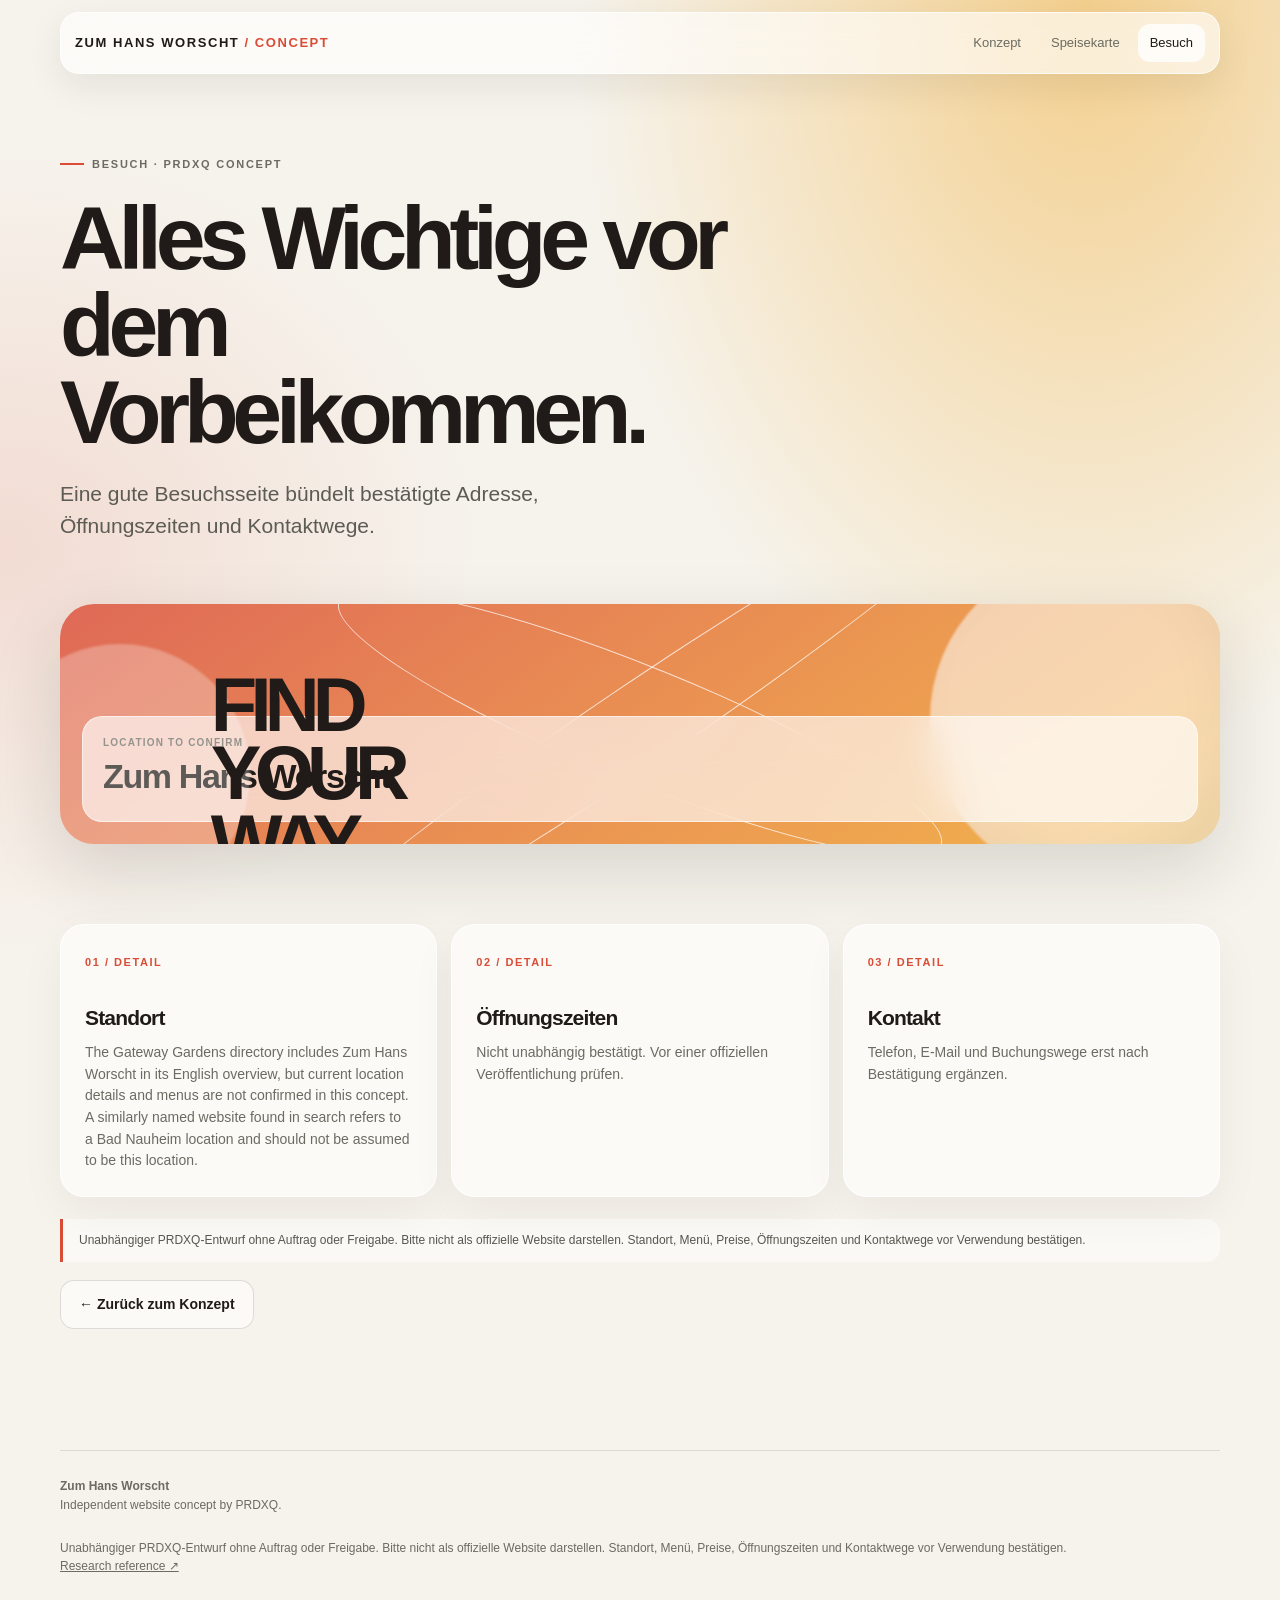
==== besuch.html @ 7c40abc6 "Build Zum Hans Worscht multi-page concept" ====
<!doctype html><html lang="de"><head><meta charset="utf-8"><meta name="viewport" content="width=device-width, initial-scale=1"><meta name="description" content="Zum Hans Worscht — independent PRDXQ website concept."><meta name="theme-color" content="#d94c36"><title>Besuch · Zum Hans Worscht | PRDXQ Concept</title><link rel="stylesheet" href="assets/styles.css"></head><body><header class="bar"><a class="brand" href="index.html">Zum Hans Worscht<span style="color:var(--accent)"> / concept</span></a><nav class="nav" aria-label="Main navigation"><a href="index.html" >Konzept</a><a href="speisekarte.html" >Speisekarte</a><a href="besuch.html" aria-current="page">Besuch</a></nav></header><main class="wrap"><section class="hero" style="grid-template-columns:1fr;min-height:unset;padding-bottom:30px"><div><span class="eyebrow">Besuch · PRDXQ concept</span><h1>Alles Wichtige vor dem Vorbeikommen.</h1><p class="lead">Eine gute Besuchsseite bündelt bestätigte Adresse, Öffnungszeiten und Kontaktwege.</p></div><div class="visual" style="min-height:240px"><div class="orbit"></div><div class="orbit two"></div><div class="visual-word">FIND<br>YOUR<br>WAY</div><div class="stamp"><small>Location to confirm</small><strong>Zum Hans Worscht</strong></div></div></section><section class="section"><div class="cards"><article class="card"><span class="num">01 / DETAIL</span><h3>Standort</h3><p>The Gateway Gardens directory includes Zum Hans Worscht in its English overview, but current location details and menus are not confirmed in this concept. A similarly named website found in search refers to a Bad Nauheim location and should not be assumed to be this location.</p></article><article class="card"><span class="num">02 / DETAIL</span><h3>Öffnungszeiten</h3><p>Nicht unabhängig bestätigt. Vor einer offiziellen Veröffentlichung prüfen.</p></article><article class="card"><span class="num">03 / DETAIL</span><h3>Kontakt</h3><p>Telefon, E-Mail und Buchungswege erst nach Bestätigung ergänzen.</p></article></div><div class="notice" style="margin-top:22px">Unabhängiger PRDXQ-Entwurf ohne Auftrag oder Freigabe. Bitte nicht als offizielle Website darstellen. Standort, Menü, Preise, Öffnungszeiten und Kontaktwege vor Verwendung bestätigen.</div><p style="margin-top:18px"><a class="btn alt" href="index.html">← Zurück zum Konzept</a></p></section></main><footer class="wrap footer"><div><strong>Zum Hans Worscht</strong><br>Independent website concept by PRDXQ.</div><div>Unabhängiger PRDXQ-Entwurf ohne Auftrag oder Freigabe. Bitte nicht als offizielle Website darstellen. Standort, Menü, Preise, Öffnungszeiten und Kontaktwege vor Verwendung bestätigen.<br><a href="https://www.gateway-gardens.de/en/life/" target="_blank" rel="noreferrer">Research reference ↗</a></div></footer></body></html>
---- assets/styles.css ----
:root{--accent:#d94c36;--secondary:#f2b64a;--ink:#201b18;--paper:#f6f3ec;--muted:#6b6b62;--glass:rgba(255,255,255,.58);--line:rgba(255,255,255,.72)}*{box-sizing:border-box}html{scroll-behavior:smooth}body{margin:0;background:radial-gradient(ellipse at 85% 0%,color-mix(in srgb,var(--secondary) 58%,transparent),transparent 32rem),radial-gradient(ellipse at 0% 34%,color-mix(in srgb,var(--accent) 14%,transparent),transparent 30rem),var(--paper);color:var(--ink);font-family:Inter,-apple-system,BlinkMacSystemFont,"Segoe UI",sans-serif;line-height:1.55}a{color:inherit}.wrap{width:min(1160px,calc(100% - 40px));margin:auto}.bar{position:sticky;top:10px;z-index:5;width:min(1160px,calc(100% - 24px));margin:12px auto 0;padding:11px 14px;display:flex;align-items:center;justify-content:space-between;gap:16px;border:1px solid var(--line);border-radius:19px;background:rgba(255,255,255,.62);backdrop-filter:blur(20px);box-shadow:0 12px 36px rgba(28,24,20,.08)}.brand{text-decoration:none;font-size:13px;font-weight:850;letter-spacing:.12em;text-transform:uppercase;white-space:nowrap}.nav{display:flex;gap:6px;flex-wrap:wrap;justify-content:flex-end}.nav a{text-decoration:none;padding:9px 12px;border-radius:12px;font-size:13px;color:var(--muted)}.nav a:hover,.nav a[aria-current=page]{background:rgba(255,255,255,.78);color:var(--ink)}.hero{min-height:610px;display:grid;grid-template-columns:1.05fr .95fr;align-items:center;gap:40px;padding:74px 0 60px}.eyebrow{display:inline-flex;align-items:center;gap:8px;font-size:11px;letter-spacing:.16em;text-transform:uppercase;font-weight:800;color:var(--muted)}.eyebrow:before{content:"";width:24px;height:2px;background:var(--accent)}h1{font-size:clamp(46px,7vw,90px);line-height:.97;letter-spacing:-.07em;max-width:760px;margin:22px 0}.lead{max-width:550px;font-size:clamp(17px,2vw,21px);color:#5c5b54}.actions{display:flex;gap:10px;flex-wrap:wrap;margin-top:30px}.btn{display:inline-flex;align-items:center;justify-content:center;padding:13px 18px;border-radius:14px;text-decoration:none;font-weight:750;font-size:14px;background:var(--ink);color:#fff;border:1px solid var(--ink);transition:transform .2s,box-shadow .2s}.btn:hover{transform:translateY(-2px);box-shadow:0 10px 22px rgba(0,0,0,.12)}.btn.alt{color:var(--ink);background:rgba(255,255,255,.55);border-color:rgba(0,0,0,.12)}.visual{min-height:450px;position:relative;border-radius:34px;overflow:hidden;background:linear-gradient(145deg,color-mix(in srgb,var(--accent) 84%,white),var(--secondary));box-shadow:0 26px 70px rgba(34,27,20,.14)}.visual:before,.visual:after{content:"";position:absolute;border-radius:50%;filter:blur(1px)}.visual:before{width:330px;height:330px;right:-40px;top:-50px;background:rgba(255,255,255,.55);box-shadow:inset -28px -18px 60px rgba(0,0,0,.06)}.visual:after{width:260px;height:260px;left:-70px;bottom:-60px;background:rgba(255,255,255,.28)}.visual .orb{position:absolute;inset:15% 12%;border:1px solid rgba(255,255,255,.62);border-radius:28px;background:rgba(255,255,255,.24);backdrop-filter:blur(18px);transform:rotate(-6deg);box-shadow:0 24px 55px rgba(0,0,0,.1)}.visual .stamp{position:absolute;bottom:22px;left:22px;right:22px;border:1px solid rgba(255,255,255,.6);background:rgba(255,255,255,.64);backdrop-filter:blur(20px);border-radius:20px;padding:18px 20px}.stamp small{display:block;letter-spacing:.12em;text-transform:uppercase;color:var(--muted);font-size:10px;font-weight:800}.stamp strong{font-size:clamp(22px,3vw,34px);letter-spacing:-.04em}.orbit{position:absolute;inset:26% 22%;border:1px solid rgba(255,255,255,.75);border-radius:50%;transform:rotate(22deg)}.orbit.two{inset:33% 12%;transform:rotate(-34deg)}.visual-word{position:absolute;z-index:1;top:28%;left:13%;right:10%;font-size:clamp(40px,6vw,76px);line-height:.9;letter-spacing:-.09em;font-weight:900}.section{padding:50px 0}.section-head{display:flex;align-items:end;justify-content:space-between;gap:24px;margin-bottom:22px}.section h2{font-size:clamp(30px,4vw,52px);letter-spacing:-.06em;line-height:1.04;margin:12px 0}.section-intro{max-width:520px;color:var(--muted);margin:0}.cards{display:grid;grid-template-columns:repeat(3,1fr);gap:14px}.card{border:1px solid rgba(255,255,255,.86);border-radius:24px;padding:24px;background:var(--glass);backdrop-filter:blur(18px);box-shadow:0 15px 45px rgba(32,25,18,.05);min-height:205px}.num{font-size:11px;letter-spacing:.14em;font-weight:850;color:var(--accent)}.card h3{font-size:21px;letter-spacing:-.04em;margin:28px 0 8px}.card p{color:var(--muted);font-size:14px;margin:0}.banner{border-radius:30px;padding:clamp(25px,5vw,54px);background:var(--ink);color:#fff;display:flex;align-items:center;justify-content:space-between;gap:28px;overflow:hidden;position:relative}.banner:after{content:"";position:absolute;width:260px;height:260px;border-radius:50%;right:8%;top:-130px;background:var(--accent);opacity:.65;filter:blur(2px)}.banner>div{position:relative;z-index:1}.banner h2{font-size:clamp(28px,4vw,48px);margin:8px 0;max-width:650px}.banner p{color:rgba(255,255,255,.68);max-width:580px}.banner .btn{background:#fff;color:var(--ink);border-color:#fff}.notice{border-left:3px solid var(--accent);padding:12px 16px;background:rgba(255,255,255,.55);border-radius:0 14px 14px 0;font-size:12px;color:#58574f}.footer{margin-top:55px;padding:26px 0 40px;border-top:1px solid rgba(0,0,0,.1);display:flex;justify-content:space-between;gap:24px;flex-wrap:wrap;color:var(--muted);font-size:12px}.footer a{color:inherit}@media(max-width:760px){.wrap{width:min(100% - 28px,580px)}.bar{align-items:flex-start;flex-direction:column;gap:8px;border-radius:17px;top:6px}.nav{justify-content:flex-start;width:100%}.nav a{padding:8px 9px;font-size:12px}.hero{grid-template-columns:1fr;gap:24px;padding:54px 0 28px;min-height:unset}.visual{min-height:330px}.cards{grid-template-columns:1fr}.section{padding:35px 0}.section-head{display:block}.section-intro{margin-top:14px}.banner{align-items:flex-start;flex-direction:column}.footer{display:block}.footer>*{margin-bottom:8px}}@media(prefers-reduced-motion:reduce){html{scroll-behavior:auto}*,*:before,*:after{transition:none!important;animation:none!important}}
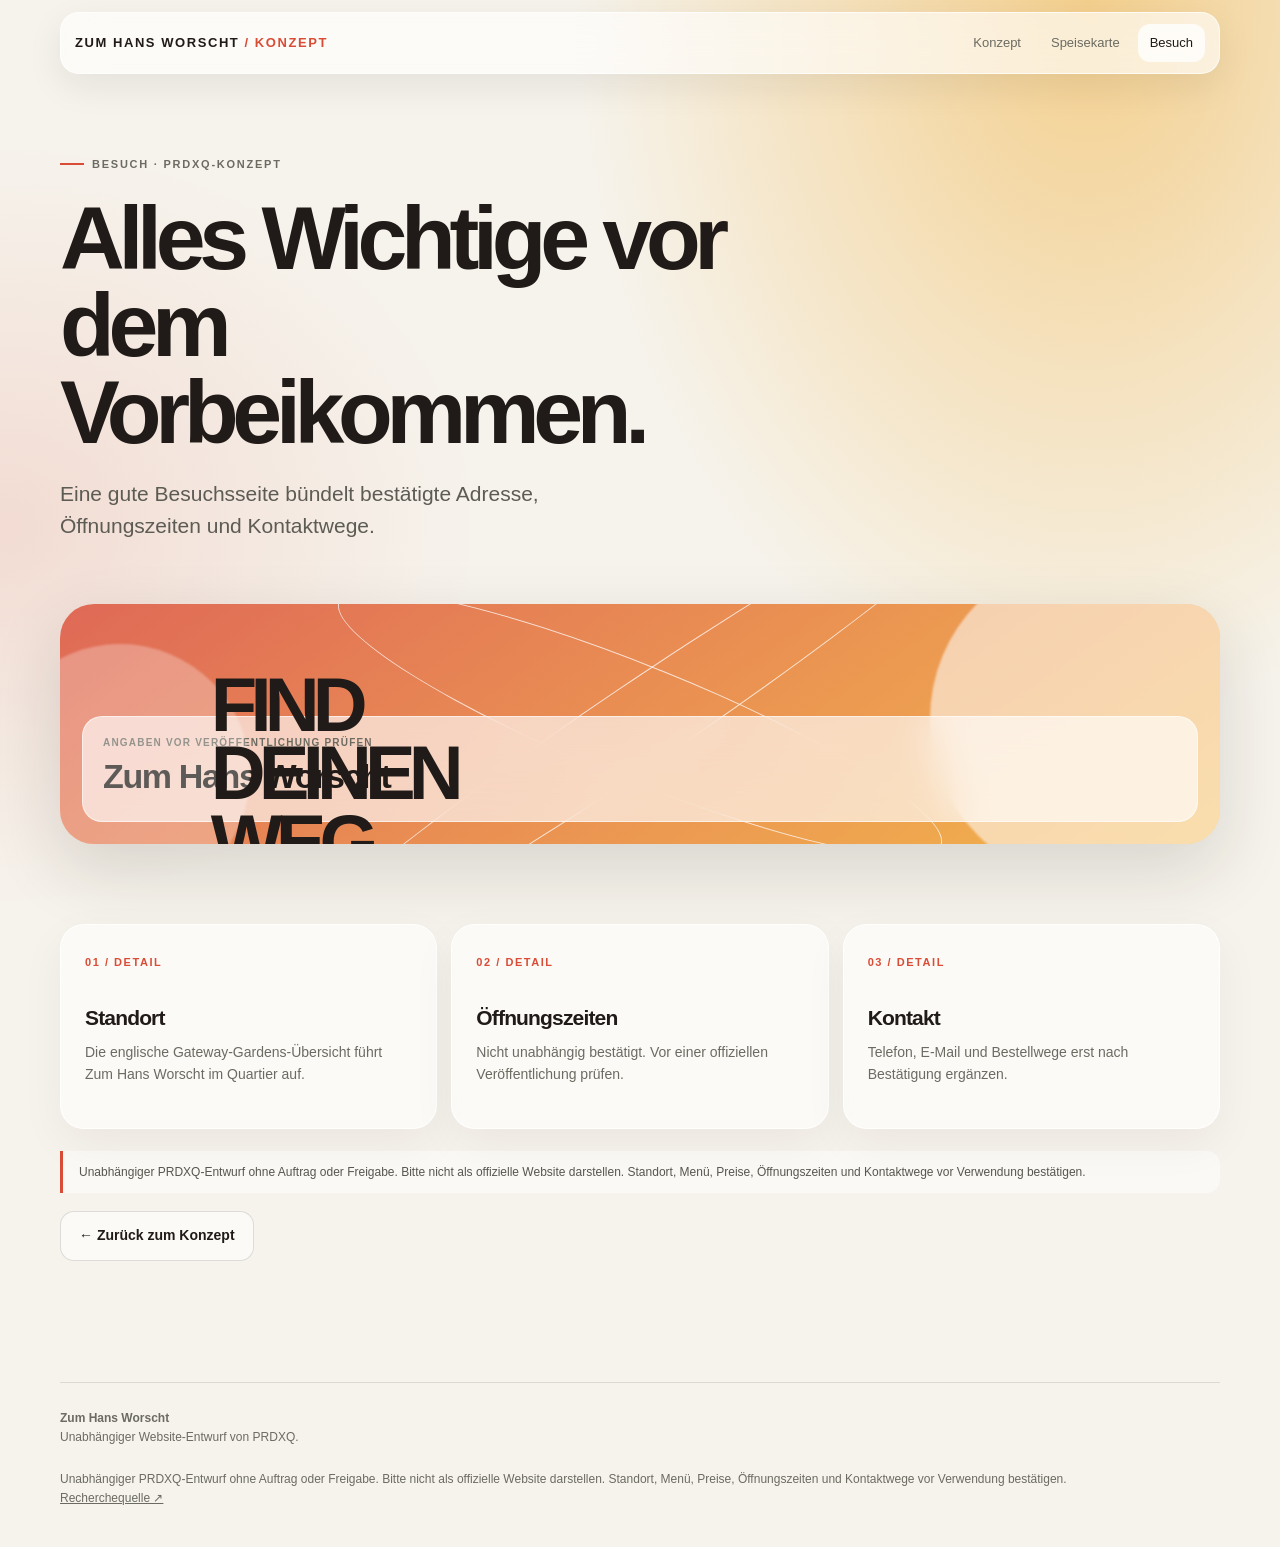
==== commit 8fd4a710: "Build Zum Hans Worscht multi-page concept" ====
--- a/besuch.html
+++ b/besuch.html
@@ -1 +1,3 @@
-<!doctype html><html lang="de"><head><meta charset="utf-8"><meta name="viewport" content="width=device-width, initial-scale=1"><meta name="description" content="Zum Hans Worscht — independent PRDXQ website concept."><meta name="theme-color" content="#d94c36"><title>Besuch · Zum Hans Worscht | PRDXQ Concept</title><link rel="stylesheet" href="assets/styles.css"></head><body><header class="bar"><a class="brand" href="index.html">Zum Hans Worscht<span style="color:var(--accent)"> / concept</span></a><nav class="nav" aria-label="Main navigation"><a href="index.html" >Konzept</a><a href="speisekarte.html" >Speisekarte</a><a href="besuch.html" aria-current="page">Besuch</a></nav></header><main class="wrap"><section class="hero" style="grid-template-columns:1fr;min-height:unset;padding-bottom:30px"><div><span class="eyebrow">Besuch · PRDXQ concept</span><h1>Alles Wichtige vor dem Vorbeikommen.</h1><p class="lead">Eine gute Besuchsseite bündelt bestätigte Adresse, Öffnungszeiten und Kontaktwege.</p></div><div class="visual" style="min-height:240px"><div class="orbit"></div><div class="orbit two"></div><div class="visual-word">FIND<br>YOUR<br>WAY</div><div class="stamp"><small>Location to confirm</small><strong>Zum Hans Worscht</strong></div></div></section><section class="section"><div class="cards"><article class="card"><span class="num">01 / DETAIL</span><h3>Standort</h3><p>The Gateway Gardens directory includes Zum Hans Worscht in its English overview, but current location details and menus are not confirmed in this concept. A similarly named website found in search refers to a Bad Nauheim location and should not be assumed to be this location.</p></article><article class="card"><span class="num">02 / DETAIL</span><h3>Öffnungszeiten</h3><p>Nicht unabhängig bestätigt. Vor einer offiziellen Veröffentlichung prüfen.</p></article><article class="card"><span class="num">03 / DETAIL</span><h3>Kontakt</h3><p>Telefon, E-Mail und Buchungswege erst nach Bestätigung ergänzen.</p></article></div><div class="notice" style="margin-top:22px">Unabhängiger PRDXQ-Entwurf ohne Auftrag oder Freigabe. Bitte nicht als offizielle Website darstellen. Standort, Menü, Preise, Öffnungszeiten und Kontaktwege vor Verwendung bestätigen.</div><p style="margin-top:18px"><a class="btn alt" href="index.html">← Zurück zum Konzept</a></p></section></main><footer class="wrap footer"><div><strong>Zum Hans Worscht</strong><br>Independent website concept by PRDXQ.</div><div>Unabhängiger PRDXQ-Entwurf ohne Auftrag oder Freigabe. Bitte nicht als offizielle Website darstellen. Standort, Menü, Preise, Öffnungszeiten und Kontaktwege vor Verwendung bestätigen.<br><a href="https://www.gateway-gardens.de/en/life/" target="_blank" rel="noreferrer">Research reference ↗</a></div></footer></body></html>+<!doctype html><html lang="de"><head><meta charset="utf-8"><meta name="viewport" content="width=device-width, initial-scale=1"><meta name="description" content="Zum Hans Worscht — unabhängiger PRDXQ-Website-Entwurf."><meta name="theme-color" content="#d94c36"><title>Besuch · Zum Hans Worscht | PRDXQ Konzept</title><link rel="stylesheet" href="assets/styles.css"></head><body><header class="bar"><a class="brand" href="index.html">Zum Hans Worscht<span style="color:var(--accent)"> / Konzept</span></a><nav class="nav" aria-label="Hauptnavigation"><a href="index.html" >Konzept</a><a href="speisekarte.html" >Speisekarte</a><a href="besuch.html" aria-current="page">Besuch</a></nav></header><main class="wrap"><section class="hero" style="grid-template-columns:1fr;min-height:unset;padding-bottom:30px"><div><span class="eyebrow">Besuch · PRDXQ-Konzept</span><h1>Alles Wichtige vor dem Vorbeikommen.</h1><p class="lead">Eine gute Besuchsseite bündelt bestätigte Adresse, Öffnungszeiten und Kontaktwege.</p></div><div class="visual" style="min-height:240px"><div class="orbit"></div><div class="orbit two"></div><div class="visual-word">FIND
+DEINEN
+WEG</div><div class="stamp"><small>Angaben vor Veröffentlichung prüfen</small><strong>Zum Hans Worscht</strong></div></div></section><section class="section"><div class="cards"><article class="card"><span class="num">01 / DETAIL</span><h3>Standort</h3><p>Die englische Gateway-Gardens-Übersicht führt Zum Hans Worscht im Quartier auf.</p></article><article class="card"><span class="num">02 / DETAIL</span><h3>Öffnungszeiten</h3><p>Nicht unabhängig bestätigt. Vor einer offiziellen Veröffentlichung prüfen.</p></article><article class="card"><span class="num">03 / DETAIL</span><h3>Kontakt</h3><p>Telefon, E-Mail und Bestellwege erst nach Bestätigung ergänzen.</p></article></div><div class="notice" style="margin-top:22px">Unabhängiger PRDXQ-Entwurf ohne Auftrag oder Freigabe. Bitte nicht als offizielle Website darstellen. Standort, Menü, Preise, Öffnungszeiten und Kontaktwege vor Verwendung bestätigen.</div><p style="margin-top:18px"><a class="btn alt" href="index.html">← Zurück zum Konzept</a></p></section></main><footer class="wrap footer"><div><strong>Zum Hans Worscht</strong><br>Unabhängiger Website-Entwurf von PRDXQ.</div><div>Unabhängiger PRDXQ-Entwurf ohne Auftrag oder Freigabe. Bitte nicht als offizielle Website darstellen. Standort, Menü, Preise, Öffnungszeiten und Kontaktwege vor Verwendung bestätigen.<br><a href="https://www.gateway-gardens.de/en/life/" target="_blank" rel="noreferrer">Recherchequelle ↗</a></div></footer></body></html>
--- a/assets/styles.css
+++ b/assets/styles.css
@@ -1 +1 @@
-:root{--accent:#d94c36;--secondary:#f2b64a;--ink:#201b18;--paper:#f6f3ec;--muted:#6b6b62;--glass:rgba(255,255,255,.58);--line:rgba(255,255,255,.72)}*{box-sizing:border-box}html{scroll-behavior:smooth}body{margin:0;background:radial-gradient(ellipse at 85% 0%,color-mix(in srgb,var(--secondary) 58%,transparent),transparent 32rem),radial-gradient(ellipse at 0% 34%,color-mix(in srgb,var(--accent) 14%,transparent),transparent 30rem),var(--paper);color:var(--ink);font-family:Inter,-apple-system,BlinkMacSystemFont,"Segoe UI",sans-serif;line-height:1.55}a{color:inherit}.wrap{width:min(1160px,calc(100% - 40px));margin:auto}.bar{position:sticky;top:10px;z-index:5;width:min(1160px,calc(100% - 24px));margin:12px auto 0;padding:11px 14px;display:flex;align-items:center;justify-content:space-between;gap:16px;border:1px solid var(--line);border-radius:19px;background:rgba(255,255,255,.62);backdrop-filter:blur(20px);box-shadow:0 12px 36px rgba(28,24,20,.08)}.brand{text-decoration:none;font-size:13px;font-weight:850;letter-spacing:.12em;text-transform:uppercase;white-space:nowrap}.nav{display:flex;gap:6px;flex-wrap:wrap;justify-content:flex-end}.nav a{text-decoration:none;padding:9px 12px;border-radius:12px;font-size:13px;color:var(--muted)}.nav a:hover,.nav a[aria-current=page]{background:rgba(255,255,255,.78);color:var(--ink)}.hero{min-height:610px;display:grid;grid-template-columns:1.05fr .95fr;align-items:center;gap:40px;padding:74px 0 60px}.eyebrow{display:inline-flex;align-items:center;gap:8px;font-size:11px;letter-spacing:.16em;text-transform:uppercase;font-weight:800;color:var(--muted)}.eyebrow:before{content:"";width:24px;height:2px;background:var(--accent)}h1{font-size:clamp(46px,7vw,90px);line-height:.97;letter-spacing:-.07em;max-width:760px;margin:22px 0}.lead{max-width:550px;font-size:clamp(17px,2vw,21px);color:#5c5b54}.actions{display:flex;gap:10px;flex-wrap:wrap;margin-top:30px}.btn{display:inline-flex;align-items:center;justify-content:center;padding:13px 18px;border-radius:14px;text-decoration:none;font-weight:750;font-size:14px;background:var(--ink);color:#fff;border:1px solid var(--ink);transition:transform .2s,box-shadow .2s}.btn:hover{transform:translateY(-2px);box-shadow:0 10px 22px rgba(0,0,0,.12)}.btn.alt{color:var(--ink);background:rgba(255,255,255,.55);border-color:rgba(0,0,0,.12)}.visual{min-height:450px;position:relative;border-radius:34px;overflow:hidden;background:linear-gradient(145deg,color-mix(in srgb,var(--accent) 84%,white),var(--secondary));box-shadow:0 26px 70px rgba(34,27,20,.14)}.visual:before,.visual:after{content:"";position:absolute;border-radius:50%;filter:blur(1px)}.visual:before{width:330px;height:330px;right:-40px;top:-50px;background:rgba(255,255,255,.55);box-shadow:inset -28px -18px 60px rgba(0,0,0,.06)}.visual:after{width:260px;height:260px;left:-70px;bottom:-60px;background:rgba(255,255,255,.28)}.visual .orb{position:absolute;inset:15% 12%;border:1px solid rgba(255,255,255,.62);border-radius:28px;background:rgba(255,255,255,.24);backdrop-filter:blur(18px);transform:rotate(-6deg);box-shadow:0 24px 55px rgba(0,0,0,.1)}.visual .stamp{position:absolute;bottom:22px;left:22px;right:22px;border:1px solid rgba(255,255,255,.6);background:rgba(255,255,255,.64);backdrop-filter:blur(20px);border-radius:20px;padding:18px 20px}.stamp small{display:block;letter-spacing:.12em;text-transform:uppercase;color:var(--muted);font-size:10px;font-weight:800}.stamp strong{font-size:clamp(22px,3vw,34px);letter-spacing:-.04em}.orbit{position:absolute;inset:26% 22%;border:1px solid rgba(255,255,255,.75);border-radius:50%;transform:rotate(22deg)}.orbit.two{inset:33% 12%;transform:rotate(-34deg)}.visual-word{position:absolute;z-index:1;top:28%;left:13%;right:10%;font-size:clamp(40px,6vw,76px);line-height:.9;letter-spacing:-.09em;font-weight:900}.section{padding:50px 0}.section-head{display:flex;align-items:end;justify-content:space-between;gap:24px;margin-bottom:22px}.section h2{font-size:clamp(30px,4vw,52px);letter-spacing:-.06em;line-height:1.04;margin:12px 0}.section-intro{max-width:520px;color:var(--muted);margin:0}.cards{display:grid;grid-template-columns:repeat(3,1fr);gap:14px}.card{border:1px solid rgba(255,255,255,.86);border-radius:24px;padding:24px;background:var(--glass);backdrop-filter:blur(18px);box-shadow:0 15px 45px rgba(32,25,18,.05);min-height:205px}.num{font-size:11px;letter-spacing:.14em;font-weight:850;color:var(--accent)}.card h3{font-size:21px;letter-spacing:-.04em;margin:28px 0 8px}.card p{color:var(--muted);font-size:14px;margin:0}.banner{border-radius:30px;padding:clamp(25px,5vw,54px);background:var(--ink);color:#fff;display:flex;align-items:center;justify-content:space-between;gap:28px;overflow:hidden;position:relative}.banner:after{content:"";position:absolute;width:260px;height:260px;border-radius:50%;right:8%;top:-130px;background:var(--accent);opacity:.65;filter:blur(2px)}.banner>div{position:relative;z-index:1}.banner h2{font-size:clamp(28px,4vw,48px);margin:8px 0;max-width:650px}.banner p{color:rgba(255,255,255,.68);max-width:580px}.banner .btn{background:#fff;color:var(--ink);border-color:#fff}.notice{border-left:3px solid var(--accent);padding:12px 16px;background:rgba(255,255,255,.55);border-radius:0 14px 14px 0;font-size:12px;color:#58574f}.footer{margin-top:55px;padding:26px 0 40px;border-top:1px solid rgba(0,0,0,.1);display:flex;justify-content:space-between;gap:24px;flex-wrap:wrap;color:var(--muted);font-size:12px}.footer a{color:inherit}@media(max-width:760px){.wrap{width:min(100% - 28px,580px)}.bar{align-items:flex-start;flex-direction:column;gap:8px;border-radius:17px;top:6px}.nav{justify-content:flex-start;width:100%}.nav a{padding:8px 9px;font-size:12px}.hero{grid-template-columns:1fr;gap:24px;padding:54px 0 28px;min-height:unset}.visual{min-height:330px}.cards{grid-template-columns:1fr}.section{padding:35px 0}.section-head{display:block}.section-intro{margin-top:14px}.banner{align-items:flex-start;flex-direction:column}.footer{display:block}.footer>*{margin-bottom:8px}}@media(prefers-reduced-motion:reduce){html{scroll-behavior:auto}*,*:before,*:after{transition:none!important;animation:none!important}}+:root{--accent:#d94c36;--secondary:#f2b64a;--ink:#201b18;--paper:#f6f3ec;--muted:#6b6b62;--glass:rgba(255,255,255,.58);--line:rgba(255,255,255,.72)}*{box-sizing:border-box}html{scroll-behavior:smooth}body{margin:0;background:radial-gradient(ellipse at 85% 0%,color-mix(in srgb,var(--secondary) 58%,transparent),transparent 32rem),radial-gradient(ellipse at 0% 34%,color-mix(in srgb,var(--accent) 14%,transparent),transparent 30rem),var(--paper);color:var(--ink);font-family:Inter,-apple-system,BlinkMacSystemFont,"Segoe UI",sans-serif;line-height:1.55}a{color:inherit}.wrap{width:min(1160px,calc(100% - 40px));margin:auto}.bar{position:sticky;top:10px;z-index:5;width:min(1160px,calc(100% - 24px));margin:12px auto 0;padding:11px 14px;display:flex;align-items:center;justify-content:space-between;gap:16px;border:1px solid var(--line);border-radius:19px;background:rgba(255,255,255,.62);backdrop-filter:blur(20px);box-shadow:0 12px 36px rgba(28,24,20,.08)}.brand{text-decoration:none;font-size:13px;font-weight:850;letter-spacing:.12em;text-transform:uppercase;white-space:nowrap}.nav{display:flex;gap:6px;flex-wrap:wrap;justify-content:flex-end}.nav a{text-decoration:none;padding:9px 12px;border-radius:12px;font-size:13px;color:var(--muted)}.nav a:hover,.nav a[aria-current=page]{background:rgba(255,255,255,.78);color:var(--ink)}.hero{min-height:610px;display:grid;grid-template-columns:1.05fr .95fr;align-items:center;gap:40px;padding:74px 0 60px}.eyebrow{display:inline-flex;align-items:center;gap:8px;font-size:11px;letter-spacing:.16em;text-transform:uppercase;font-weight:800;color:var(--muted)}.eyebrow:before{content:"";width:24px;height:2px;background:var(--accent)}h1{font-size:clamp(46px,7vw,90px);line-height:.97;letter-spacing:-.07em;max-width:760px;margin:22px 0}.lead{max-width:550px;font-size:clamp(17px,2vw,21px);color:#5c5b54}.actions{display:flex;gap:10px;flex-wrap:wrap;margin-top:30px}.btn{display:inline-flex;align-items:center;justify-content:center;padding:13px 18px;border-radius:14px;text-decoration:none;font-weight:750;font-size:14px;background:var(--ink);color:#fff;border:1px solid var(--ink);transition:transform .2s,box-shadow .2s}.btn:hover{transform:translateY(-2px);box-shadow:0 10px 22px rgba(0,0,0,.12)}.btn.alt{color:var(--ink);background:rgba(255,255,255,.55);border-color:rgba(0,0,0,.12)}.visual{min-height:450px;position:relative;border-radius:34px;overflow:hidden;background:linear-gradient(145deg,color-mix(in srgb,var(--accent) 84%,white),var(--secondary));box-shadow:0 26px 70px rgba(34,27,20,.14)}.visual:before,.visual:after{content:"";position:absolute;border-radius:50%;filter:blur(1px)}.visual:before{width:330px;height:330px;right:-40px;top:-50px;background:rgba(255,255,255,.55)}.visual:after{width:260px;height:260px;left:-70px;bottom:-60px;background:rgba(255,255,255,.28)}.visual .orb{position:absolute;inset:15% 12%;border:1px solid rgba(255,255,255,.62);border-radius:28px;background:rgba(255,255,255,.24);backdrop-filter:blur(18px);transform:rotate(-6deg);box-shadow:0 24px 55px rgba(0,0,0,.1)}.visual .stamp{position:absolute;bottom:22px;left:22px;right:22px;border:1px solid rgba(255,255,255,.6);background:rgba(255,255,255,.64);backdrop-filter:blur(20px);border-radius:20px;padding:18px 20px}.stamp small{display:block;letter-spacing:.12em;text-transform:uppercase;color:var(--muted);font-size:10px;font-weight:800}.stamp strong{font-size:clamp(22px,3vw,34px);letter-spacing:-.04em}.orbit{position:absolute;inset:26% 22%;border:1px solid rgba(255,255,255,.75);border-radius:50%;transform:rotate(22deg)}.orbit.two{inset:33% 12%;transform:rotate(-34deg)}.visual-word{position:absolute;z-index:1;top:28%;left:13%;right:10%;font-size:clamp(40px,6vw,76px);line-height:.9;letter-spacing:-.09em;font-weight:900;white-space:pre-line}.section{padding:50px 0}.section-head{display:flex;align-items:end;justify-content:space-between;gap:24px;margin-bottom:22px}.section h2{font-size:clamp(30px,4vw,52px);letter-spacing:-.06em;line-height:1.04;margin:12px 0}.section-intro{max-width:520px;color:var(--muted);margin:0}.cards{display:grid;grid-template-columns:repeat(3,1fr);gap:14px}.card{border:1px solid rgba(255,255,255,.86);border-radius:24px;padding:24px;background:var(--glass);backdrop-filter:blur(18px);box-shadow:0 15px 45px rgba(32,25,18,.05);min-height:205px}.num{font-size:11px;letter-spacing:.14em;font-weight:850;color:var(--accent)}.card h3{font-size:21px;letter-spacing:-.04em;margin:28px 0 8px}.card p{color:var(--muted);font-size:14px;margin:0}.banner{border-radius:30px;padding:clamp(25px,5vw,54px);background:var(--ink);color:#fff;display:flex;align-items:center;justify-content:space-between;gap:28px;overflow:hidden;position:relative}.banner:after{content:"";position:absolute;width:260px;height:260px;border-radius:50%;right:8%;top:-130px;background:var(--accent);opacity:.65}.banner>div{position:relative;z-index:1}.banner h2{font-size:clamp(28px,4vw,48px);margin:8px 0;max-width:650px}.banner p{color:rgba(255,255,255,.68);max-width:580px}.banner .btn{background:#fff;color:var(--ink);border-color:#fff}.notice{border-left:3px solid var(--accent);padding:12px 16px;background:rgba(255,255,255,.55);border-radius:0 14px 14px 0;font-size:12px;color:#58574f}.footer{margin-top:55px;padding:26px 0 40px;border-top:1px solid rgba(0,0,0,.1);display:flex;justify-content:space-between;gap:24px;flex-wrap:wrap;color:var(--muted);font-size:12px}.footer a{color:inherit}@media(max-width:760px){.wrap{width:min(100% - 28px,580px)}.bar{align-items:flex-start;flex-direction:column;gap:8px;border-radius:17px;top:6px}.nav{justify-content:flex-start;width:100%}.nav a{padding:8px 9px;font-size:12px}.hero{grid-template-columns:1fr;gap:24px;padding:54px 0 28px;min-height:unset}.visual{min-height:330px}.cards{grid-template-columns:1fr}.section{padding:35px 0}.section-head{display:block}.section-intro{margin-top:14px}.banner{align-items:flex-start;flex-direction:column}.footer{display:block}.footer>*{margin-bottom:8px}}@media(prefers-reduced-motion:reduce){html{scroll-behavior:auto}*,*:before,*:after{transition:none!important;animation:none!important}}
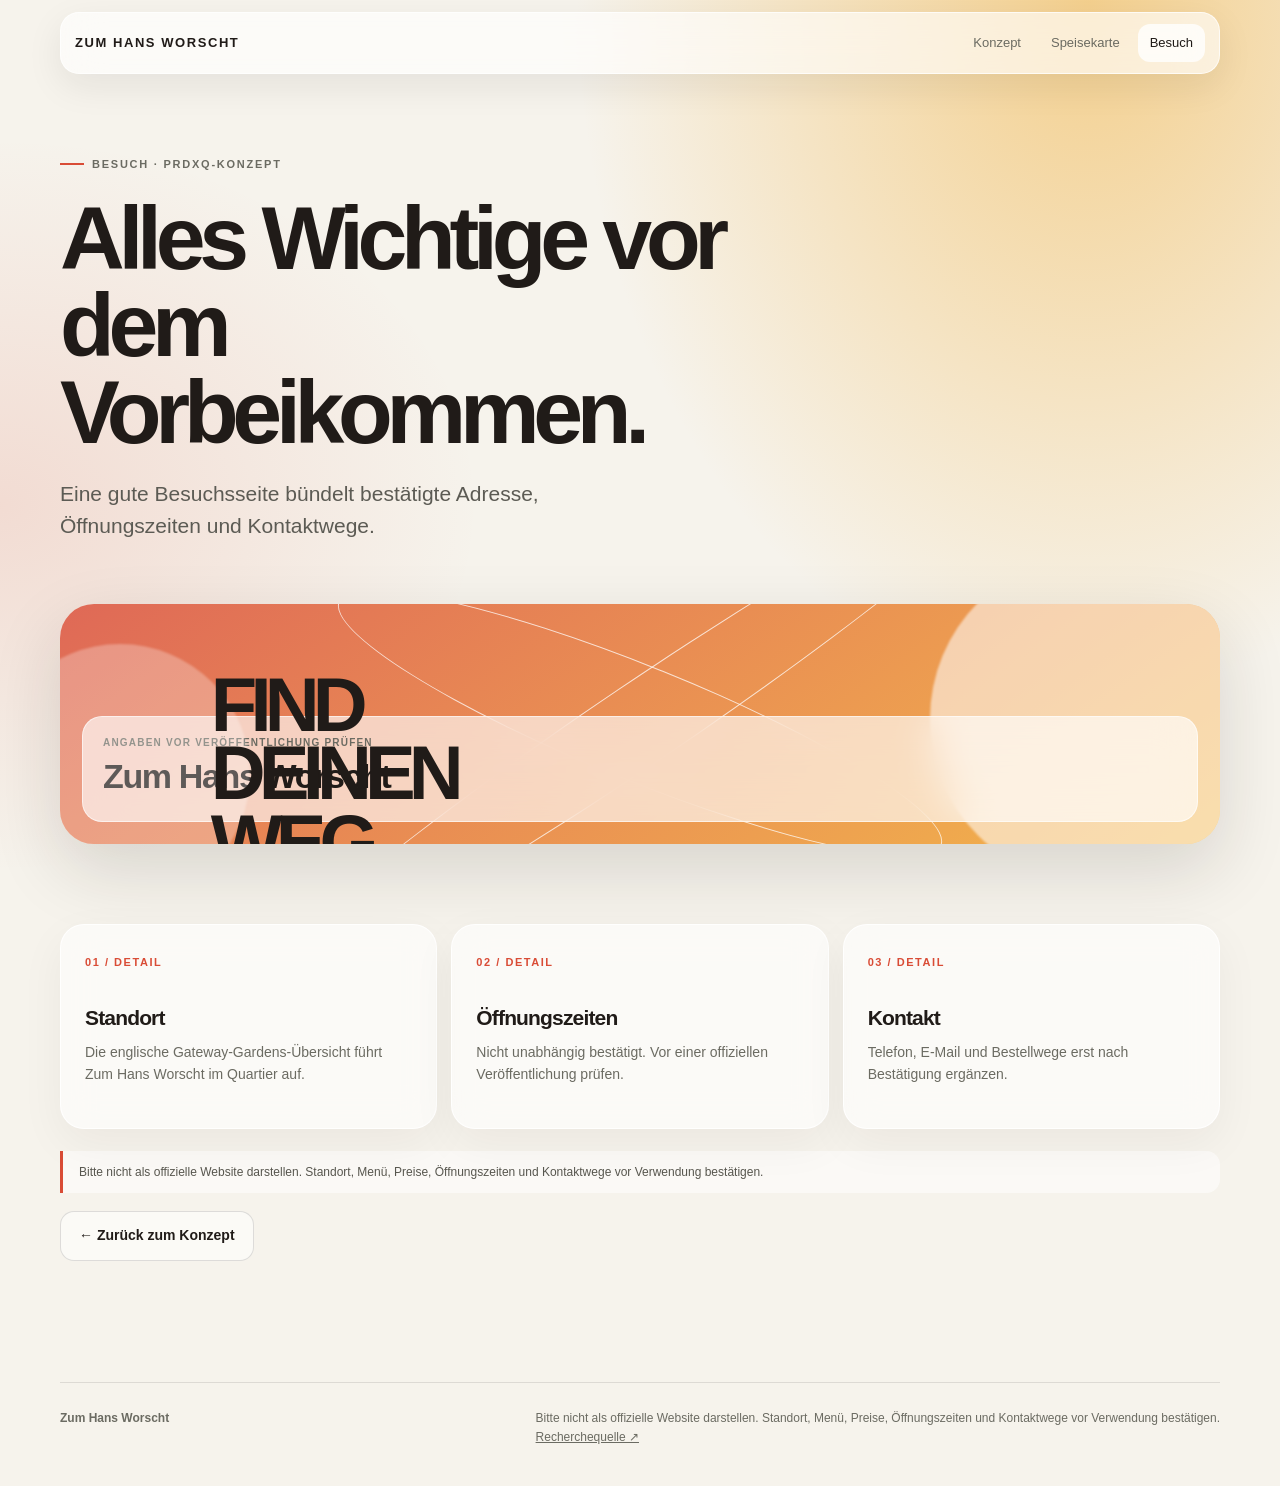
==== commit dbf3cfbb: "Remove visible concept labels for client presentation" ====
--- a/besuch.html
+++ b/besuch.html
@@ -1,3 +1,3 @@
-<!doctype html><html lang="de"><head><meta charset="utf-8"><meta name="viewport" content="width=device-width, initial-scale=1"><meta name="description" content="Zum Hans Worscht — unabhängiger PRDXQ-Website-Entwurf."><meta name="theme-color" content="#d94c36"><title>Besuch · Zum Hans Worscht | PRDXQ Konzept</title><link rel="stylesheet" href="assets/styles.css"></head><body><header class="bar"><a class="brand" href="index.html">Zum Hans Worscht<span style="color:var(--accent)"> / Konzept</span></a><nav class="nav" aria-label="Hauptnavigation"><a href="index.html" >Konzept</a><a href="speisekarte.html" >Speisekarte</a><a href="besuch.html" aria-current="page">Besuch</a></nav></header><main class="wrap"><section class="hero" style="grid-template-columns:1fr;min-height:unset;padding-bottom:30px"><div><span class="eyebrow">Besuch · PRDXQ-Konzept</span><h1>Alles Wichtige vor dem Vorbeikommen.</h1><p class="lead">Eine gute Besuchsseite bündelt bestätigte Adresse, Öffnungszeiten und Kontaktwege.</p></div><div class="visual" style="min-height:240px"><div class="orbit"></div><div class="orbit two"></div><div class="visual-word">FIND
+<!doctype html><html lang="de"><head><meta charset="utf-8"><meta name="viewport" content="width=device-width, initial-scale=1"><meta name="description" content="Zum Hans Worscht — unabhängiger PRDXQ-Website-Entwurf."><meta name="theme-color" content="#d94c36"><title>Besuch · Zum Hans Worscht | </title><link rel="stylesheet" href="assets/styles.css"></head><body><header class="bar"><a class="brand" href="index.html">Zum Hans Worscht</a><nav class="nav" aria-label="Hauptnavigation"><a href="index.html" >Konzept</a><a href="speisekarte.html" >Speisekarte</a><a href="besuch.html" aria-current="page">Besuch</a></nav></header><main class="wrap"><section class="hero" style="grid-template-columns:1fr;min-height:unset;padding-bottom:30px"><div><span class="eyebrow">Besuch · PRDXQ-Konzept</span><h1>Alles Wichtige vor dem Vorbeikommen.</h1><p class="lead">Eine gute Besuchsseite bündelt bestätigte Adresse, Öffnungszeiten und Kontaktwege.</p></div><div class="visual" style="min-height:240px"><div class="orbit"></div><div class="orbit two"></div><div class="visual-word">FIND
 DEINEN
-WEG</div><div class="stamp"><small>Angaben vor Veröffentlichung prüfen</small><strong>Zum Hans Worscht</strong></div></div></section><section class="section"><div class="cards"><article class="card"><span class="num">01 / DETAIL</span><h3>Standort</h3><p>Die englische Gateway-Gardens-Übersicht führt Zum Hans Worscht im Quartier auf.</p></article><article class="card"><span class="num">02 / DETAIL</span><h3>Öffnungszeiten</h3><p>Nicht unabhängig bestätigt. Vor einer offiziellen Veröffentlichung prüfen.</p></article><article class="card"><span class="num">03 / DETAIL</span><h3>Kontakt</h3><p>Telefon, E-Mail und Bestellwege erst nach Bestätigung ergänzen.</p></article></div><div class="notice" style="margin-top:22px">Unabhängiger PRDXQ-Entwurf ohne Auftrag oder Freigabe. Bitte nicht als offizielle Website darstellen. Standort, Menü, Preise, Öffnungszeiten und Kontaktwege vor Verwendung bestätigen.</div><p style="margin-top:18px"><a class="btn alt" href="index.html">← Zurück zum Konzept</a></p></section></main><footer class="wrap footer"><div><strong>Zum Hans Worscht</strong><br>Unabhängiger Website-Entwurf von PRDXQ.</div><div>Unabhängiger PRDXQ-Entwurf ohne Auftrag oder Freigabe. Bitte nicht als offizielle Website darstellen. Standort, Menü, Preise, Öffnungszeiten und Kontaktwege vor Verwendung bestätigen.<br><a href="https://www.gateway-gardens.de/en/life/" target="_blank" rel="noreferrer">Recherchequelle ↗</a></div></footer></body></html>+WEG</div><div class="stamp"><small>Angaben vor Veröffentlichung prüfen</small><strong>Zum Hans Worscht</strong></div></div></section><section class="section"><div class="cards"><article class="card"><span class="num">01 / DETAIL</span><h3>Standort</h3><p>Die englische Gateway-Gardens-Übersicht führt Zum Hans Worscht im Quartier auf.</p></article><article class="card"><span class="num">02 / DETAIL</span><h3>Öffnungszeiten</h3><p>Nicht unabhängig bestätigt. Vor einer offiziellen Veröffentlichung prüfen.</p></article><article class="card"><span class="num">03 / DETAIL</span><h3>Kontakt</h3><p>Telefon, E-Mail und Bestellwege erst nach Bestätigung ergänzen.</p></article></div><div class="notice" style="margin-top:22px"> Bitte nicht als offizielle Website darstellen. Standort, Menü, Preise, Öffnungszeiten und Kontaktwege vor Verwendung bestätigen.</div><p style="margin-top:18px"><a class="btn alt" href="index.html">← Zurück zum Konzept</a></p></section></main><footer class="wrap footer"><div><strong>Zum Hans Worscht</strong><br></div><div> Bitte nicht als offizielle Website darstellen. Standort, Menü, Preise, Öffnungszeiten und Kontaktwege vor Verwendung bestätigen.<br><a href="https://www.gateway-gardens.de/en/life/" target="_blank" rel="noreferrer">Recherchequelle ↗</a></div></footer></body></html>
